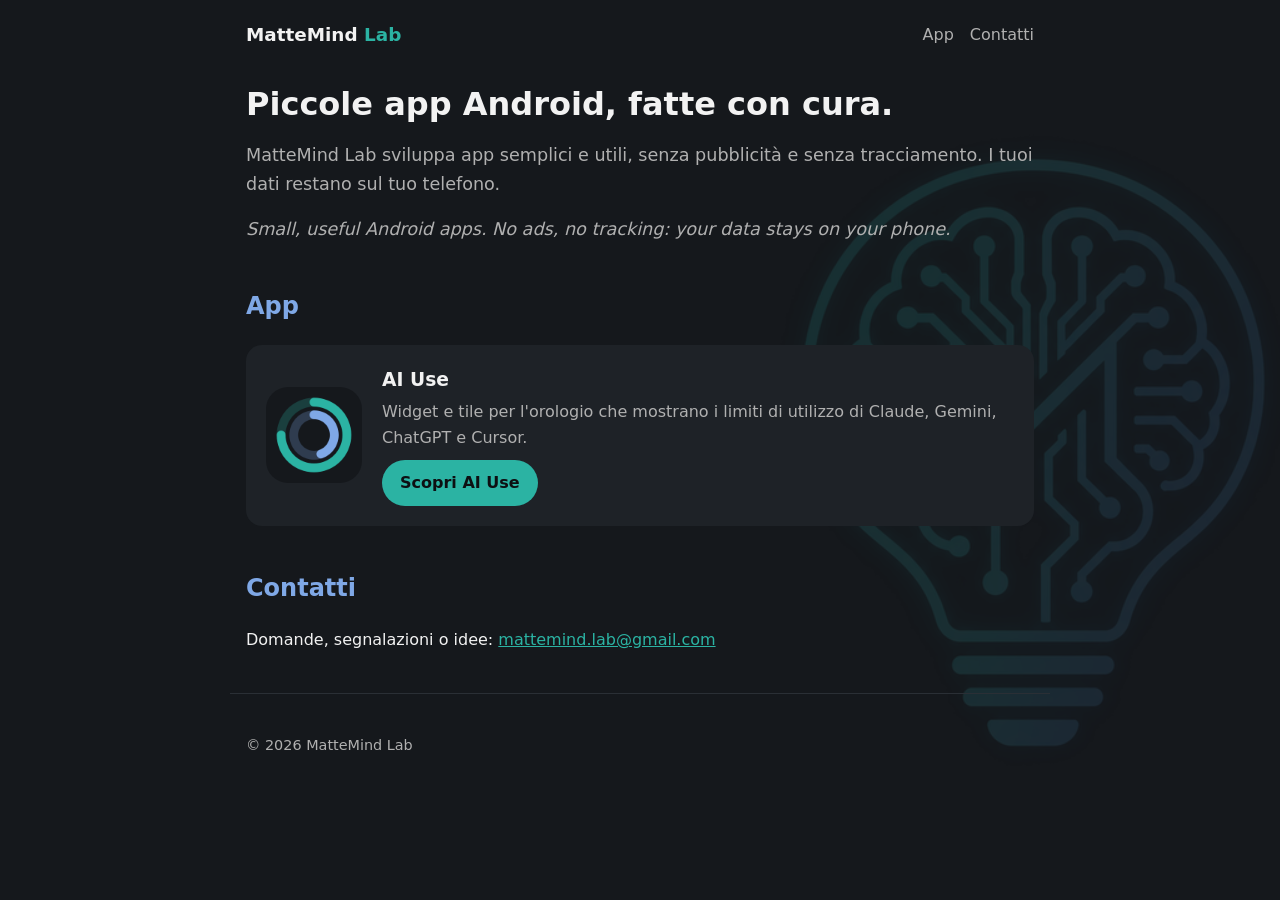
==== index.html @ db746bfb "Logo senza scritte: icona della scheda e sfondo trasparente della home Co-Authored-By: Claude Opus 5" ====
<!doctype html>
<html lang="it">
<head>
<meta charset="utf-8">
<meta name="viewport" content="width=device-width,initial-scale=1">
<title>MatteMind Lab</title>
<meta name="description" content="MatteMind Lab: piccole app Android utili, senza pubblicità e senza tracciamento.">
<link rel="stylesheet" href="style.css">
<link rel="icon" href="favicon.png">
<link rel="apple-touch-icon" href="apple-touch-icon.png">
</head>
<body class="home">
<header><a class="brand" href="./">MatteMind <span>Lab</span></a><nav><a href="#app">App</a><a href="#contatti">Contatti</a></nav></header>
<main>
<h1>Piccole app Android, fatte con cura.</h1>
<p class="lead">MatteMind Lab sviluppa app semplici e utili, senza pubblicità e senza tracciamento. I tuoi dati restano sul tuo telefono.</p>
<p class="lead" lang="en"><em>Small, useful Android apps. No ads, no tracking: your data stays on your phone.</em></p>

<h2 id="app">App</h2>
<div class="card">
  <img src="ai-use/icon.png" alt="Icona di AI Use">
  <div>
    <h3>AI Use</h3>
    <p>Widget e tile per l'orologio che mostrano i limiti di utilizzo di Claude, Gemini, ChatGPT e Cursor.</p>
    <a class="btn" href="ai-use/">Scopri AI Use</a>
  </div>
</div>

<h2 id="contatti">Contatti</h2>
<p>Domande, segnalazioni o idee: <a href="mailto:mattemind.lab@gmail.com">mattemind.lab@gmail.com</a></p>
</main>
<footer>© 2026 MatteMind Lab</footer>
</body>
</html>
---- style.css ----
:root{--bg:#15181C;--card:#1E2227;--teal:#2BB3A3;--blue:#7FA8E6;--text:#F2F2F2;--muted:#B0B0B0}
*{box-sizing:border-box}
body{margin:0;background:var(--bg);color:var(--text);font-family:system-ui,-apple-system,"Segoe UI",Roboto,sans-serif;line-height:1.6}
a{color:var(--teal)}
header,main,footer{max-width:820px;margin:0 auto;padding:0 16px}
header{display:flex;align-items:center;justify-content:space-between;padding-top:20px;padding-bottom:20px}
.brand{font-weight:700;font-size:1.15rem;color:var(--text);text-decoration:none}
.brand span{color:var(--teal)}
nav a{margin-left:16px;color:var(--muted);text-decoration:none}
nav a:hover{color:var(--text)}
h1{font-size:2rem;line-height:1.2;margin:.5em 0}
h2{color:var(--blue);margin-top:1.8em}
.lead{color:var(--muted);font-size:1.1rem}
.card{background:var(--card);border-radius:16px;padding:20px;margin:20px 0;display:flex;gap:20px;align-items:center}
.card img{width:96px;height:96px;border-radius:22px;flex:none}
.card h3{margin:0 0 4px}
.card p{margin:0;color:var(--muted)}
.btn{display:inline-block;background:var(--teal);color:#0d0f12;font-weight:600;padding:10px 18px;border-radius:999px;text-decoration:none;margin-top:10px}
.shots{display:flex;gap:16px;flex-wrap:wrap;margin:20px 0}
.shots img{width:calc(50% - 8px);max-width:260px;border-radius:16px}
.feature{width:100%;border-radius:16px}
ul{padding-left:1.2em}
footer{color:var(--muted);font-size:.9rem;padding-top:40px;padding-bottom:40px;border-top:1px solid #2a2f35;margin-top:40px}
@media(max-width:520px){.card{flex-direction:column;align-items:flex-start}h1{font-size:1.6rem}}
body.home{position:relative;overflow-x:hidden}
body.home::before{content:"";position:fixed;inset:0;z-index:-1;pointer-events:none;background:url(logo-mark.png) no-repeat right -8vmin center/min(90vmin,640px);opacity:.10}
@media(max-width:700px){body.home::before{background-position:center 60%;background-size:85vw;opacity:.08}}
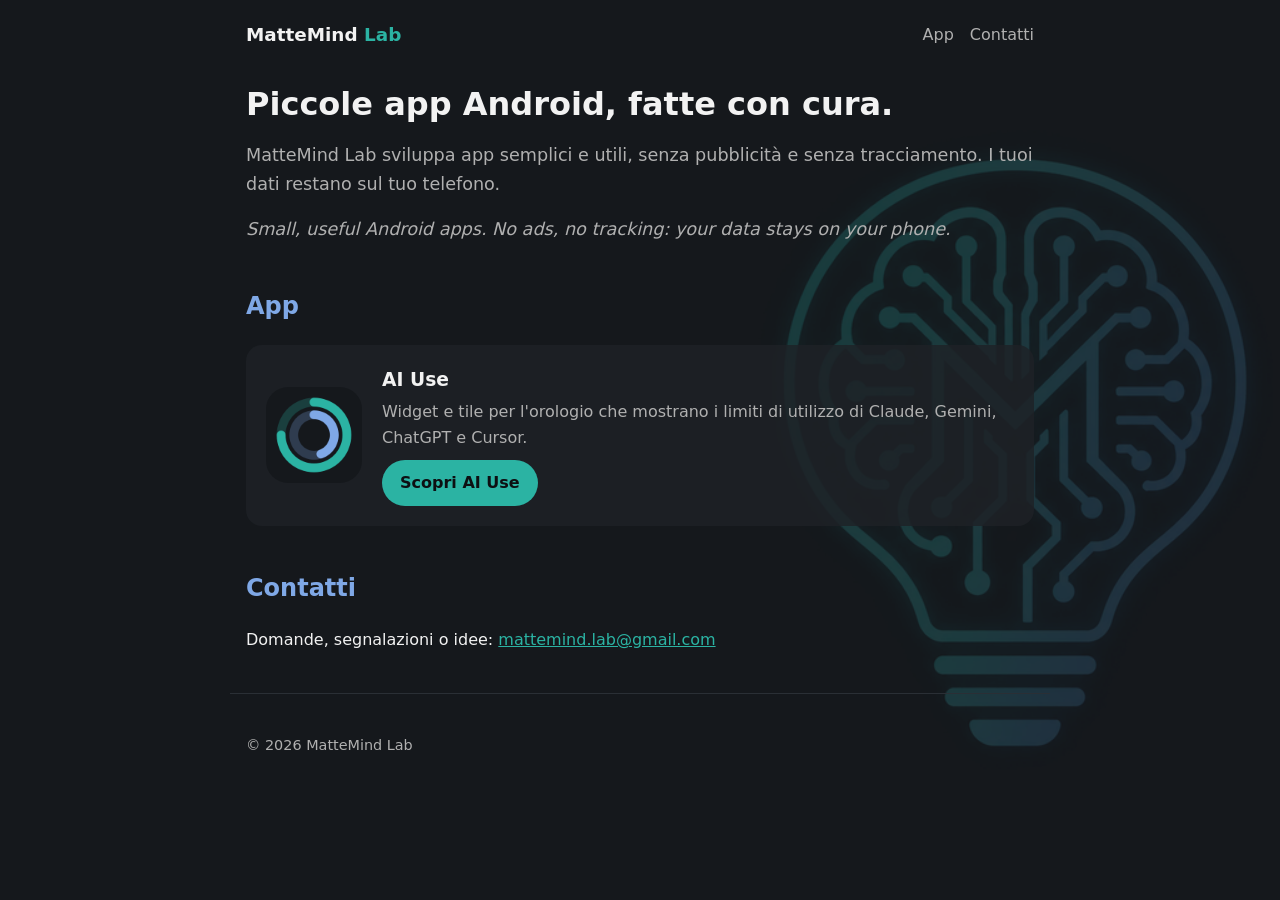
==== commit 4f1a78b9: "Logo di sfondo visibile anche su telefono; forza il ricaricamento del CSS Co-Authored-By: Claude Opu" ====
--- a/index.html
+++ b/index.html
@@ -5,9 +5,9 @@
 <meta name="viewport" content="width=device-width,initial-scale=1">
 <title>MatteMind Lab</title>
 <meta name="description" content="MatteMind Lab: piccole app Android utili, senza pubblicità e senza tracciamento.">
-<link rel="stylesheet" href="style.css">
-<link rel="icon" href="favicon.png">
-<link rel="apple-touch-icon" href="apple-touch-icon.png">
+<link rel="stylesheet" href="style.css?v=3">
+<link rel="icon" href="favicon.png?v=3">
+<link rel="apple-touch-icon" href="apple-touch-icon.png?v=3">
 </head>
 <body class="home">
 <header><a class="brand" href="./">MatteMind <span>Lab</span></a><nav><a href="#app">App</a><a href="#contatti">Contatti</a></nav></header>
--- a/style.css
+++ b/style.css
@@ -11,7 +11,7 @@
 h1{font-size:2rem;line-height:1.2;margin:.5em 0}
 h2{color:var(--blue);margin-top:1.8em}
 .lead{color:var(--muted);font-size:1.1rem}
-.card{background:var(--card);border-radius:16px;padding:20px;margin:20px 0;display:flex;gap:20px;align-items:center}
+.card{background:rgba(30,34,39,.82);border-radius:16px;padding:20px;margin:20px 0;display:flex;gap:20px;align-items:center}
 .card img{width:96px;height:96px;border-radius:22px;flex:none}
 .card h3{margin:0 0 4px}
 .card p{margin:0;color:var(--muted)}
@@ -22,6 +22,5 @@
 ul{padding-left:1.2em}
 footer{color:var(--muted);font-size:.9rem;padding-top:40px;padding-bottom:40px;border-top:1px solid #2a2f35;margin-top:40px}
 @media(max-width:520px){.card{flex-direction:column;align-items:flex-start}h1{font-size:1.6rem}}
-body.home{position:relative;overflow-x:hidden}
-body.home::before{content:"";position:fixed;inset:0;z-index:-1;pointer-events:none;background:url(logo-mark.png) no-repeat right -8vmin center/min(90vmin,640px);opacity:.10}
-@media(max-width:700px){body.home::before{background-position:center 60%;background-size:85vw;opacity:.08}}
+body.home{background:var(--bg) url(logo-bg.png) no-repeat fixed right -6vmin center/min(85vmin,640px)}
+@media(max-width:700px){body.home{background-position:center 40px;background-size:min(95vw,420px);background-attachment:scroll}}
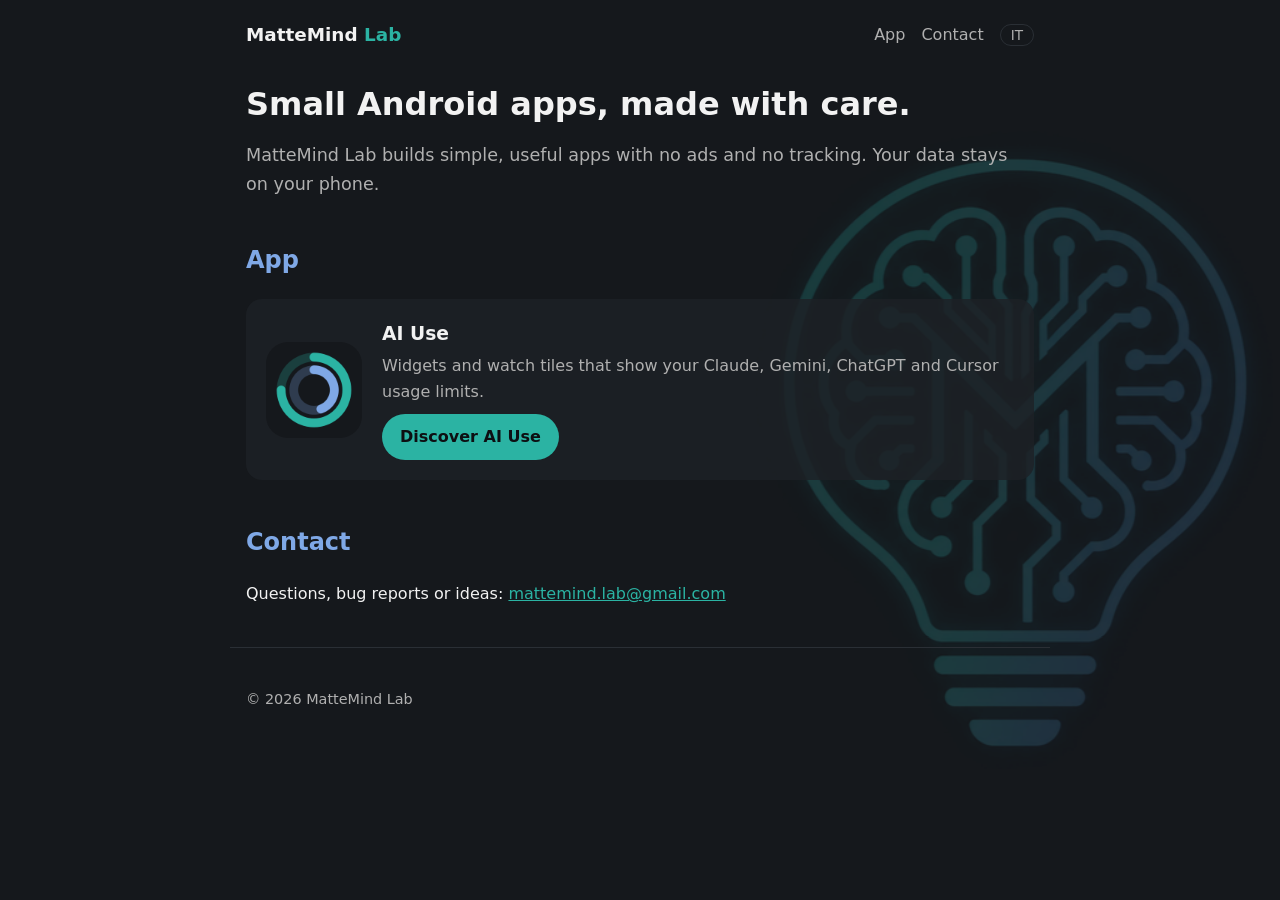
==== commit e1866312: "Sito bilingue IT/EN secondo la lingua di sistema; logo di sfondo fisso anche su telefono Co-Authored" ====
--- a/index.html
+++ b/index.html
@@ -3,31 +3,34 @@
 <head>
 <meta charset="utf-8">
 <meta name="viewport" content="width=device-width,initial-scale=1">
+<script src="lang.js?v=4"></script>
 <title>MatteMind Lab</title>
-<meta name="description" content="MatteMind Lab: piccole app Android utili, senza pubblicità e senza tracciamento.">
-<link rel="stylesheet" href="style.css?v=3">
+<meta name="description" content="MatteMind Lab: piccole app Android utili, senza pubblicità e senza tracciamento. Small, useful Android apps with no ads and no tracking.">
+<link rel="stylesheet" href="style.css?v=4">
 <link rel="icon" href="favicon.png?v=3">
 <link rel="apple-touch-icon" href="apple-touch-icon.png?v=3">
 </head>
 <body class="home">
-<header><a class="brand" href="./">MatteMind <span>Lab</span></a><nav><a href="#app">App</a><a href="#contatti">Contatti</a></nav></header>
+<header><a class="brand" href="./">MatteMind <span>Lab</span></a><nav><a href="#app">App</a><a href="#contatti"><span class="it">Contatti</span><span class="en">Contact</span></a><a class="lang it" href="#" onclick="setLang('en');return false">EN</a><a class="lang en" href="#" onclick="setLang('it');return false">IT</a></nav></header>
 <main>
-<h1>Piccole app Android, fatte con cura.</h1>
-<p class="lead">MatteMind Lab sviluppa app semplici e utili, senza pubblicità e senza tracciamento. I tuoi dati restano sul tuo telefono.</p>
-<p class="lead" lang="en"><em>Small, useful Android apps. No ads, no tracking: your data stays on your phone.</em></p>
+<h1 class="it">Piccole app Android, fatte con cura.</h1>
+<h1 class="en">Small Android apps, made with care.</h1>
+<p class="lead it">MatteMind Lab sviluppa app semplici e utili, senza pubblicità e senza tracciamento. I tuoi dati restano sul tuo telefono.</p>
+<p class="lead en">MatteMind Lab builds simple, useful apps with no ads and no tracking. Your data stays on your phone.</p>
 
 <h2 id="app">App</h2>
 <div class="card">
-  <img src="ai-use/icon.png" alt="Icona di AI Use">
+  <img src="ai-use/icon.png" alt="AI Use">
   <div>
     <h3>AI Use</h3>
-    <p>Widget e tile per l'orologio che mostrano i limiti di utilizzo di Claude, Gemini, ChatGPT e Cursor.</p>
-    <a class="btn" href="ai-use/">Scopri AI Use</a>
+    <p class="it">Widget e tile per l'orologio che mostrano i limiti di utilizzo di Claude, Gemini, ChatGPT e Cursor.</p>
+    <p class="en">Widgets and watch tiles that show your Claude, Gemini, ChatGPT and Cursor usage limits.</p>
+    <a class="btn" href="ai-use/"><span class="it">Scopri AI Use</span><span class="en">Discover AI Use</span></a>
   </div>
 </div>
 
-<h2 id="contatti">Contatti</h2>
-<p>Domande, segnalazioni o idee: <a href="mailto:mattemind.lab@gmail.com">mattemind.lab@gmail.com</a></p>
+<h2 id="contatti"><span class="it">Contatti</span><span class="en">Contact</span></h2>
+<p><span class="it">Domande, segnalazioni o idee:</span><span class="en">Questions, bug reports or ideas:</span> <a href="mailto:mattemind.lab@gmail.com">mattemind.lab@gmail.com</a></p>
 </main>
 <footer>© 2026 MatteMind Lab</footer>
 </body>
--- a/style.css
+++ b/style.css
@@ -22,5 +22,9 @@
 ul{padding-left:1.2em}
 footer{color:var(--muted);font-size:.9rem;padding-top:40px;padding-bottom:40px;border-top:1px solid #2a2f35;margin-top:40px}
 @media(max-width:520px){.card{flex-direction:column;align-items:flex-start}h1{font-size:1.6rem}}
-body.home{background:var(--bg) url(logo-bg.png) no-repeat fixed right -6vmin center/min(85vmin,640px)}
-@media(max-width:700px){body.home{background-position:center 40px;background-size:min(95vw,420px);background-attachment:scroll}}
+html{background:var(--bg)}
+body.home{background:transparent}
+body.home::before{content:"";position:fixed;inset:0;z-index:-1;pointer-events:none;background:url(logo-bg.png) no-repeat right -6vmin center/min(85vmin,640px)}
+@media(max-width:700px){body.home::before{background-position:center 64px;background-size:min(95vw,420px)}}
+html.en .it,html:not(.en) .en{display:none}
+.lang{margin-left:16px;color:var(--muted);text-decoration:none;border:1px solid #2a2f35;border-radius:999px;padding:2px 10px;font-size:.85rem}
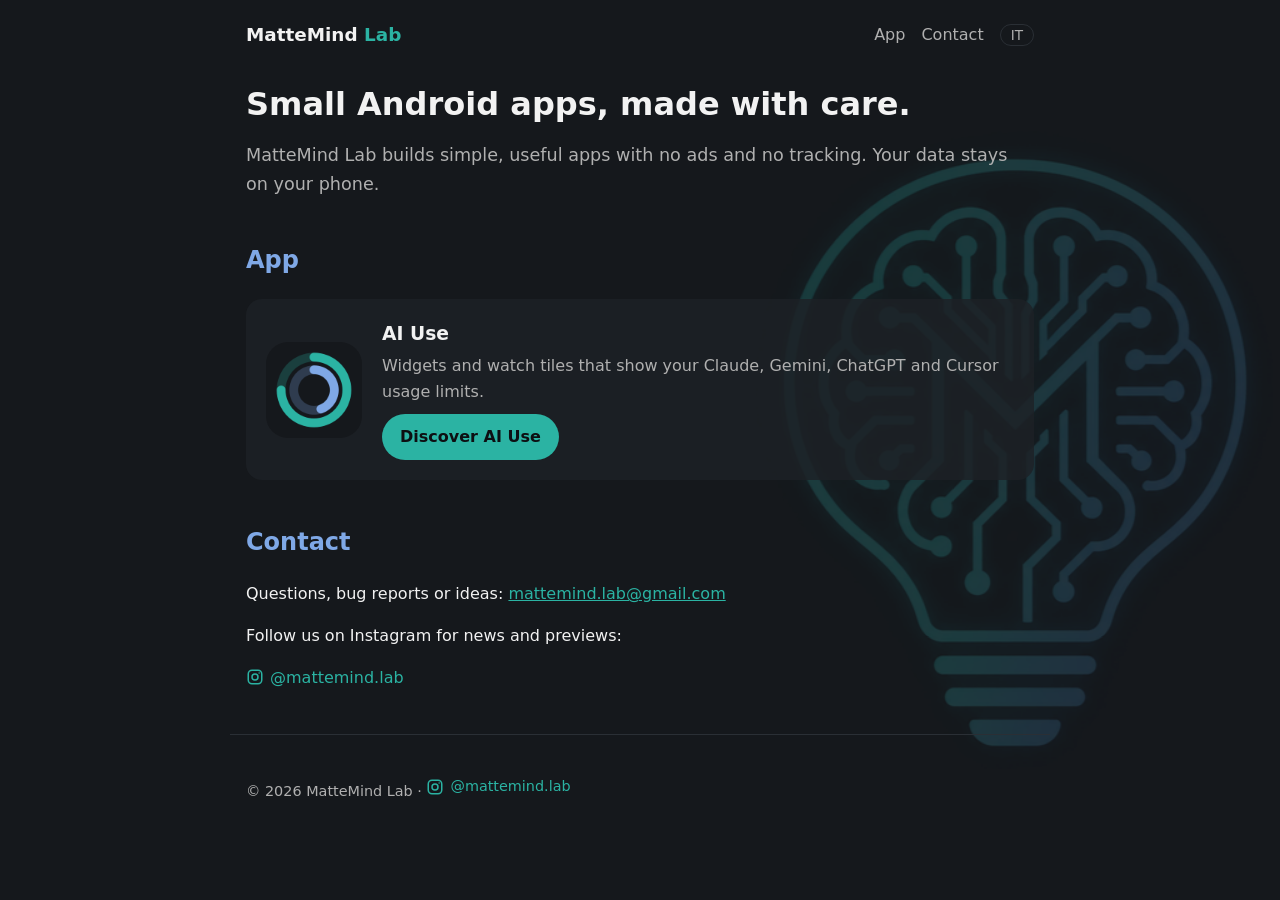
==== commit c70d2d2e: "Link a Instagram @mattemind.lab nella home e nel piè di pagina Co-Authored-By: Claude Opus 5.5 <nore" ====
--- a/index.html
+++ b/index.html
@@ -6,7 +6,7 @@
 <script src="lang.js?v=4"></script>
 <title>MatteMind Lab</title>
 <meta name="description" content="MatteMind Lab: piccole app Android utili, senza pubblicità e senza tracciamento. Small, useful Android apps with no ads and no tracking.">
-<link rel="stylesheet" href="style.css?v=4">
+<link rel="stylesheet" href="style.css?v=6">
 <link rel="icon" href="favicon.png?v=3">
 <link rel="apple-touch-icon" href="apple-touch-icon.png?v=3">
 </head>
@@ -31,7 +31,9 @@
 
 <h2 id="contatti"><span class="it">Contatti</span><span class="en">Contact</span></h2>
 <p><span class="it">Domande, segnalazioni o idee:</span><span class="en">Questions, bug reports or ideas:</span> <a href="mailto:mattemind.lab@gmail.com">mattemind.lab@gmail.com</a></p>
+<p><span class="it">Seguici su Instagram per novità e anteprime:</span><span class="en">Follow us on Instagram for news and previews:</span></p>
+<p><a class="social" href="https://www.instagram.com/mattemind.lab/" aria-label="Instagram @mattemind.lab"><svg viewBox="0 0 24 24" width="18" height="18" fill="none" stroke="currentColor" stroke-width="2" aria-hidden="true"><rect x="3" y="3" width="18" height="18" rx="5"/><circle cx="12" cy="12" r="4"/><circle cx="17.5" cy="6.5" r="1" fill="currentColor" stroke="none"/></svg>@mattemind.lab</a></p>
 </main>
-<footer>© 2026 MatteMind Lab</footer>
+<footer>© 2026 MatteMind Lab · <a class="social" href="https://www.instagram.com/mattemind.lab/" aria-label="Instagram @mattemind.lab"><svg viewBox="0 0 24 24" width="18" height="18" fill="none" stroke="currentColor" stroke-width="2" aria-hidden="true"><rect x="3" y="3" width="18" height="18" rx="5"/><circle cx="12" cy="12" r="4"/><circle cx="17.5" cy="6.5" r="1" fill="currentColor" stroke="none"/></svg>@mattemind.lab</a></footer>
 </body>
 </html>
--- a/style.css
+++ b/style.css
@@ -28,3 +28,5 @@
 @media(max-width:700px){body.home::before{background-position:center 64px;background-size:min(95vw,420px)}}
 html.en .it,html:not(.en) .en{display:none}
 .lang{margin-left:16px;color:var(--muted);text-decoration:none;border:1px solid #2a2f35;border-radius:999px;padding:2px 10px;font-size:.85rem}
+.card.test{display:block}.card ol{color:var(--muted);margin:10px 0;padding-left:1.3em}.card ol li{margin:4px 0}
+.social{display:inline-flex;align-items:center;gap:6px;text-decoration:none}.social svg{flex:none}
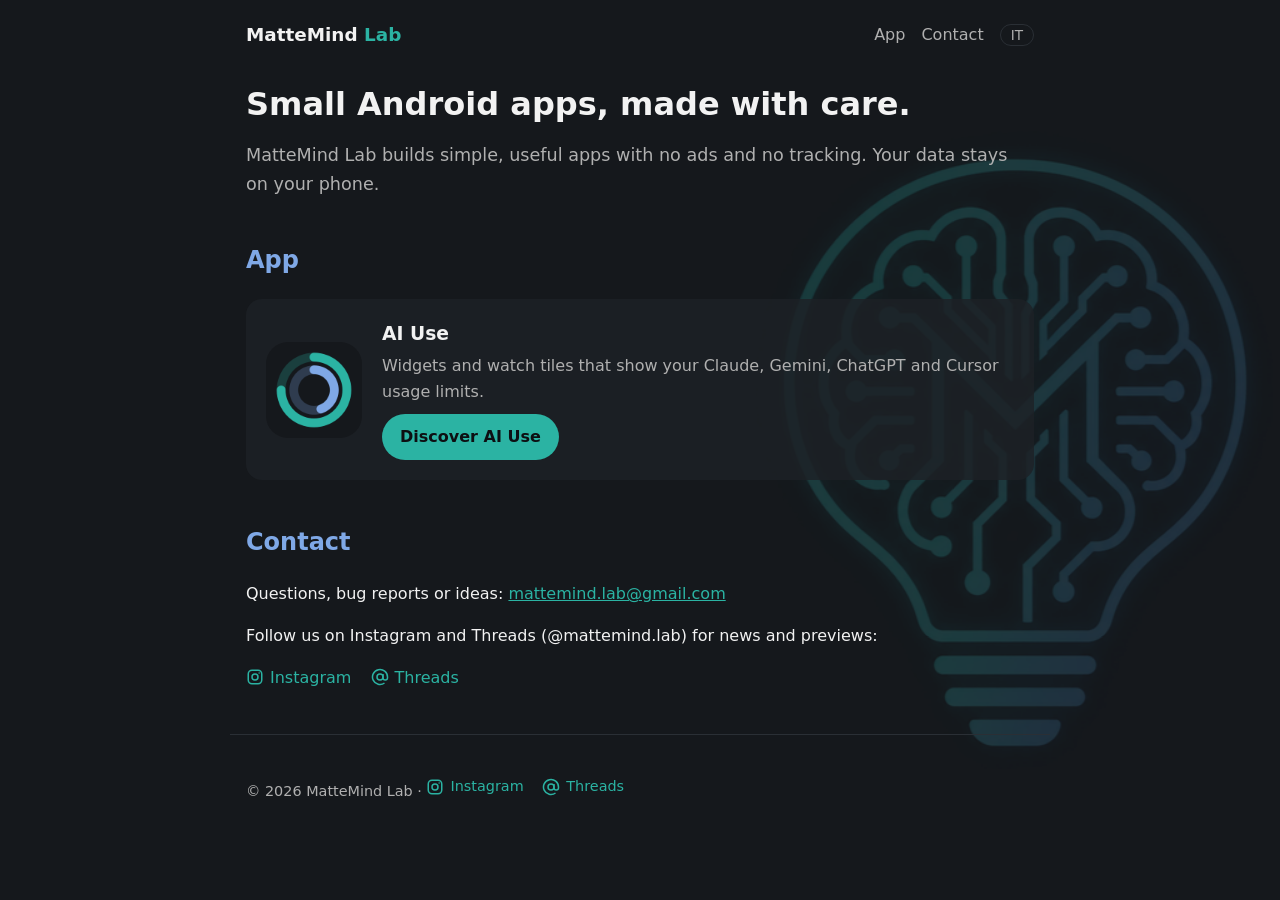
==== commit 04e9abce: "Link a Threads @mattemind.lab accanto a Instagram Co-Authored-By: Claude Opus 5.5 <noreply@anthropic" ====
--- a/index.html
+++ b/index.html
@@ -6,7 +6,7 @@
 <script src="lang.js?v=4"></script>
 <title>MatteMind Lab</title>
 <meta name="description" content="MatteMind Lab: piccole app Android utili, senza pubblicità e senza tracciamento. Small, useful Android apps with no ads and no tracking.">
-<link rel="stylesheet" href="style.css?v=6">
+<link rel="stylesheet" href="style.css?v=7">
 <link rel="icon" href="favicon.png?v=3">
 <link rel="apple-touch-icon" href="apple-touch-icon.png?v=3">
 </head>
@@ -31,9 +31,9 @@
 
 <h2 id="contatti"><span class="it">Contatti</span><span class="en">Contact</span></h2>
 <p><span class="it">Domande, segnalazioni o idee:</span><span class="en">Questions, bug reports or ideas:</span> <a href="mailto:mattemind.lab@gmail.com">mattemind.lab@gmail.com</a></p>
-<p><span class="it">Seguici su Instagram per novità e anteprime:</span><span class="en">Follow us on Instagram for news and previews:</span></p>
-<p><a class="social" href="https://www.instagram.com/mattemind.lab/" aria-label="Instagram @mattemind.lab"><svg viewBox="0 0 24 24" width="18" height="18" fill="none" stroke="currentColor" stroke-width="2" aria-hidden="true"><rect x="3" y="3" width="18" height="18" rx="5"/><circle cx="12" cy="12" r="4"/><circle cx="17.5" cy="6.5" r="1" fill="currentColor" stroke="none"/></svg>@mattemind.lab</a></p>
+<p><span class="it">Seguici su Instagram e Threads (@mattemind.lab) per novità e anteprime:</span><span class="en">Follow us on Instagram and Threads (@mattemind.lab) for news and previews:</span></p>
+<p><a class="social" href="https://www.instagram.com/mattemind.lab/" aria-label="Instagram @mattemind.lab"><svg viewBox="0 0 24 24" width="18" height="18" fill="none" stroke="currentColor" stroke-width="2" aria-hidden="true"><rect x="3" y="3" width="18" height="18" rx="5"/><circle cx="12" cy="12" r="4"/><circle cx="17.5" cy="6.5" r="1" fill="currentColor" stroke="none"/></svg>Instagram</a> <a class="social" href="https://www.threads.com/@mattemind.lab" aria-label="Threads @mattemind.lab"><svg viewBox="0 0 24 24" width="18" height="18" fill="none" stroke="currentColor" stroke-width="2" aria-hidden="true"><circle cx="12" cy="12" r="4"/><path d="M16 8v5a3 3 0 0 0 6 0v-1a10 10 0 1 0-4 8"/></svg>Threads</a></p>
 </main>
-<footer>© 2026 MatteMind Lab · <a class="social" href="https://www.instagram.com/mattemind.lab/" aria-label="Instagram @mattemind.lab"><svg viewBox="0 0 24 24" width="18" height="18" fill="none" stroke="currentColor" stroke-width="2" aria-hidden="true"><rect x="3" y="3" width="18" height="18" rx="5"/><circle cx="12" cy="12" r="4"/><circle cx="17.5" cy="6.5" r="1" fill="currentColor" stroke="none"/></svg>@mattemind.lab</a></footer>
+<footer>© 2026 MatteMind Lab · <a class="social" href="https://www.instagram.com/mattemind.lab/" aria-label="Instagram @mattemind.lab"><svg viewBox="0 0 24 24" width="18" height="18" fill="none" stroke="currentColor" stroke-width="2" aria-hidden="true"><rect x="3" y="3" width="18" height="18" rx="5"/><circle cx="12" cy="12" r="4"/><circle cx="17.5" cy="6.5" r="1" fill="currentColor" stroke="none"/></svg>Instagram</a> <a class="social" href="https://www.threads.com/@mattemind.lab" aria-label="Threads @mattemind.lab"><svg viewBox="0 0 24 24" width="18" height="18" fill="none" stroke="currentColor" stroke-width="2" aria-hidden="true"><circle cx="12" cy="12" r="4"/><path d="M16 8v5a3 3 0 0 0 6 0v-1a10 10 0 1 0-4 8"/></svg>Threads</a></footer>
 </body>
 </html>
--- a/style.css
+++ b/style.css
@@ -29,4 +29,4 @@
 html.en .it,html:not(.en) .en{display:none}
 .lang{margin-left:16px;color:var(--muted);text-decoration:none;border:1px solid #2a2f35;border-radius:999px;padding:2px 10px;font-size:.85rem}
 .card.test{display:block}.card ol{color:var(--muted);margin:10px 0;padding-left:1.3em}.card ol li{margin:4px 0}
-.social{display:inline-flex;align-items:center;gap:6px;text-decoration:none}.social svg{flex:none}
+.social{display:inline-flex;align-items:center;gap:6px;text-decoration:none;margin-right:14px}.social svg{flex:none}
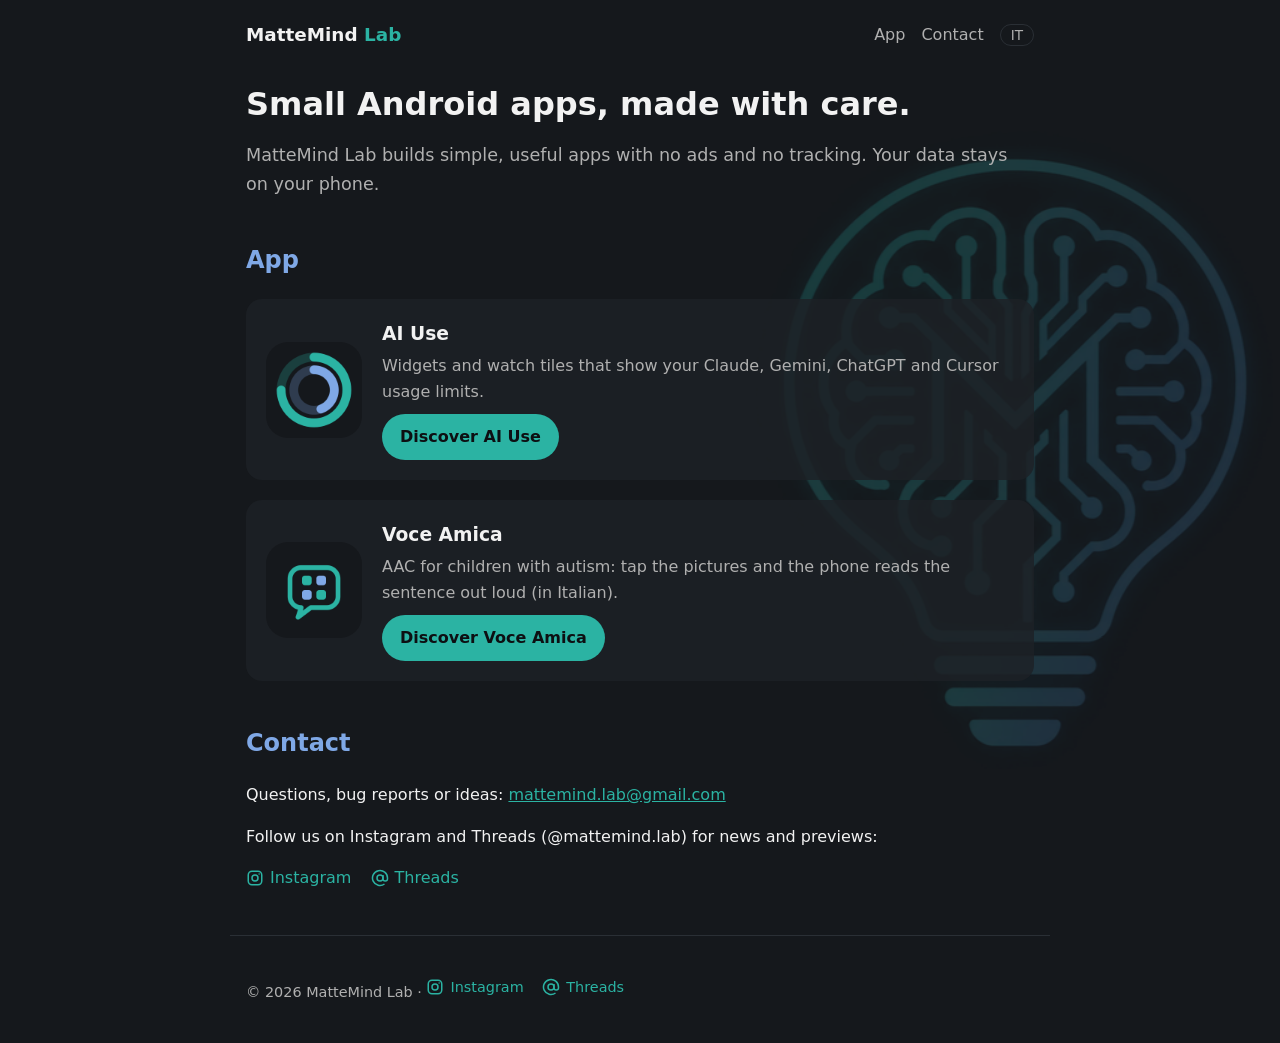
==== commit 54bb7994: "Aggiungi Voce Amica: pagina dell'app e privacy policy Co-Authored-By: Claude Opus 5.5 <noreply@anthr" ====
--- a/index.html
+++ b/index.html
@@ -6,7 +6,7 @@
 <script src="lang.js?v=4"></script>
 <title>MatteMind Lab</title>
 <meta name="description" content="MatteMind Lab: piccole app Android utili, senza pubblicità e senza tracciamento. Small, useful Android apps with no ads and no tracking.">
-<link rel="stylesheet" href="style.css?v=7">
+<link rel="stylesheet" href="style.css?v=8">
 <link rel="icon" href="favicon.png?v=3">
 <link rel="apple-touch-icon" href="apple-touch-icon.png?v=3">
 </head>
@@ -29,6 +29,16 @@
   </div>
 </div>
 
+<div class="card">
+  <img src="voce-amica/icon.png" alt="Voce Amica">
+  <div>
+    <h3>Voce Amica</h3>
+    <p class="it">Comunicazione aumentativa (CAA) per bambini con autismo: si toccano le immagini e il telefono legge la frase.</p>
+    <p class="en">AAC for children with autism: tap the pictures and the phone reads the sentence out loud (in Italian).</p>
+    <a class="btn" href="voce-amica/"><span class="it">Scopri Voce Amica</span><span class="en">Discover Voce Amica</span></a>
+  </div>
+</div>
+
 <h2 id="contatti"><span class="it">Contatti</span><span class="en">Contact</span></h2>
 <p><span class="it">Domande, segnalazioni o idee:</span><span class="en">Questions, bug reports or ideas:</span> <a href="mailto:mattemind.lab@gmail.com">mattemind.lab@gmail.com</a></p>
 <p><span class="it">Seguici su Instagram e Threads (@mattemind.lab) per novità e anteprime:</span><span class="en">Follow us on Instagram and Threads (@mattemind.lab) for news and previews:</span></p>
--- a/style.css
+++ b/style.css
@@ -30,3 +30,4 @@
 .lang{margin-left:16px;color:var(--muted);text-decoration:none;border:1px solid #2a2f35;border-radius:999px;padding:2px 10px;font-size:.85rem}
 .card.test{display:block}.card ol{color:var(--muted);margin:10px 0;padding-left:1.3em}.card ol li{margin:4px 0}
 .social{display:inline-flex;align-items:center;gap:6px;text-decoration:none;margin-right:14px}.social svg{flex:none}
+.muted{color:var(--muted)}
